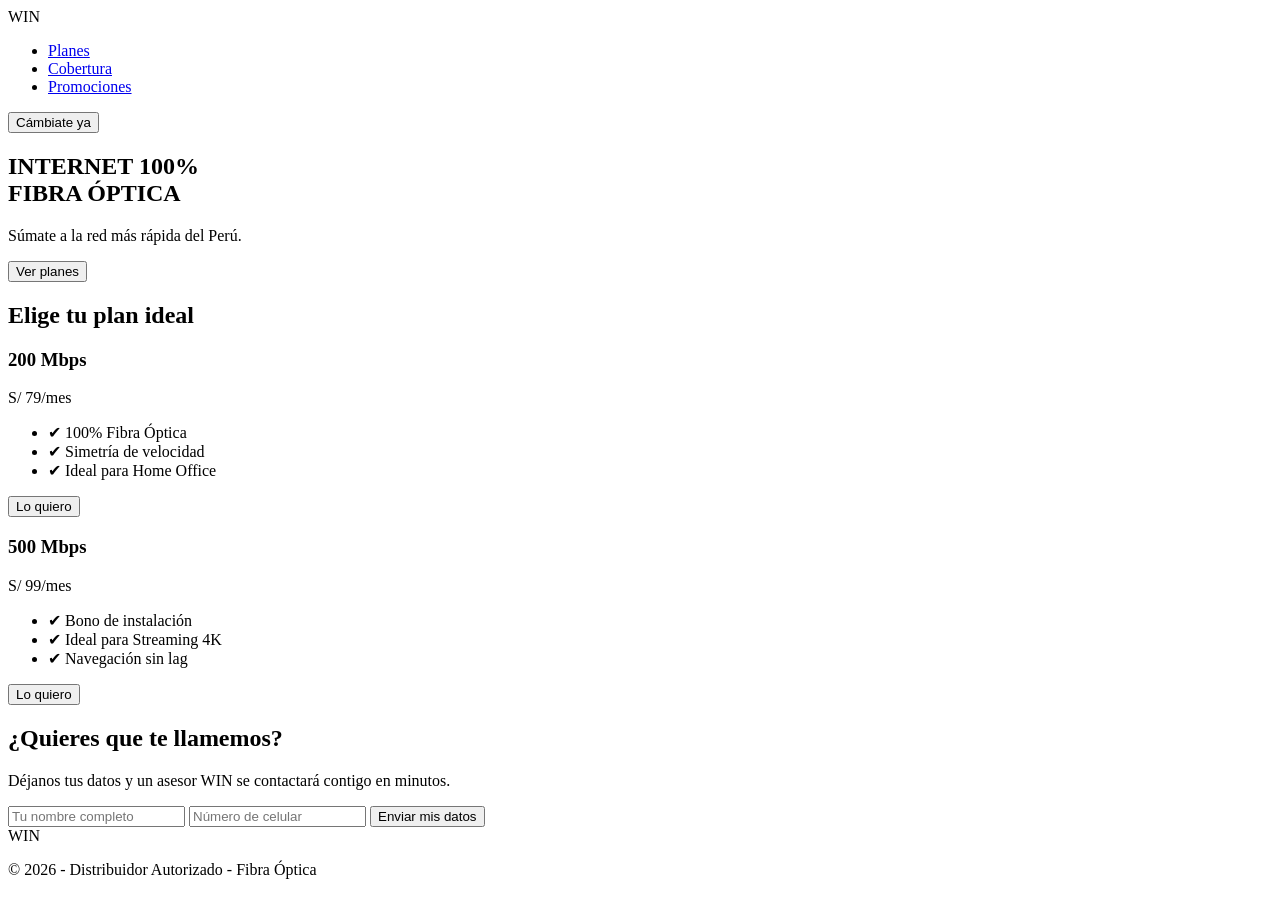
==== win/index.html @ d5401290 "Update index.html" ====
<!DOCTYPE html>
<html lang="es">
<head>
    <meta charset="UTF-8">
    <meta name="viewport" content="width=device-width, initial-scale=1.0">
    <title>Win - ¡El internet de los winners!</title>
    <link rel="stylesheet" href="style.css">
</head>
<body>

    <header>
        <nav>
            <div class="logo">WIN</div>
            <ul>
                <li><a href="#nuestros-planes">Planes</a></li>
                <li><a href="#">Cobertura</a></li>
                <li><a href="#">Promociones</a></li>
            </ul>
            <a href="#contacto"><button class="btn-venta">Cámbiate ya</button></a>
        </nav>
    </header>

    <section class="hero">
        <div class="hero-texto">
            <h1>INTERNET 100% <br> <span>FIBRA ÓPTICA</span></h1>
            <p>Súmate a la red más rápida del Perú.</p>
            <a href="#nuestros-planes"><button class="btn-hero">Ver planes</button></a>
        </div>
    </section>

    <section class="planes" id="nuestros-planes">
        <h2 class="titulo-seccion">Elige tu plan ideal</h2>
        <div class="contenedor-cards">
            <div class="card">
                <h3>200 Mbps</h3>
                <p class="precio">S/ 79<span>/mes</span></p>
                <ul class="beneficios">
                    <li>✔ 100% Fibra Óptica</li>
                    <li>✔ Simetría de velocidad</li>
                    <li>✔ Ideal para Home Office</li>
                </ul>
                <button class="btn-venta">Lo quiero</button>
            </div>
            <div class="card">
                <h3>500 Mbps</h3>
                <p class="precio">S/ 99<span>/mes</span></p>
                <ul class="beneficios">
                    <li>✔ Bono de instalación</li>
                    <li>✔ Ideal para Streaming 4K</li>
                    <li>✔ Navegación sin lag</li>
                </ul>
                <button class="btn-venta">Lo quiero</button>
            </div>
        </div>
    </section>

    <section class="contacto" id="contacto">
        <h2>¿Quieres que te llamemos?</h2>
        <p>Déjanos tus datos y un asesor WIN se contactará contigo en minutos.</p>
        <form class="formulario">
            <input type="text" placeholder="Tu nombre completo" required>
            <input type="tel" placeholder="Número de celular" required>
            <button type="submit" class="btn-venta">Enviar mis datos</button>
        </form>
    </section>

    <footer class="pie-pagina">
        <div class="logo">WIN</div>
        <p>© 2026 - Distribuidor Autorizado - Fibra Óptica</p>
    </footer>

</body>
</html>
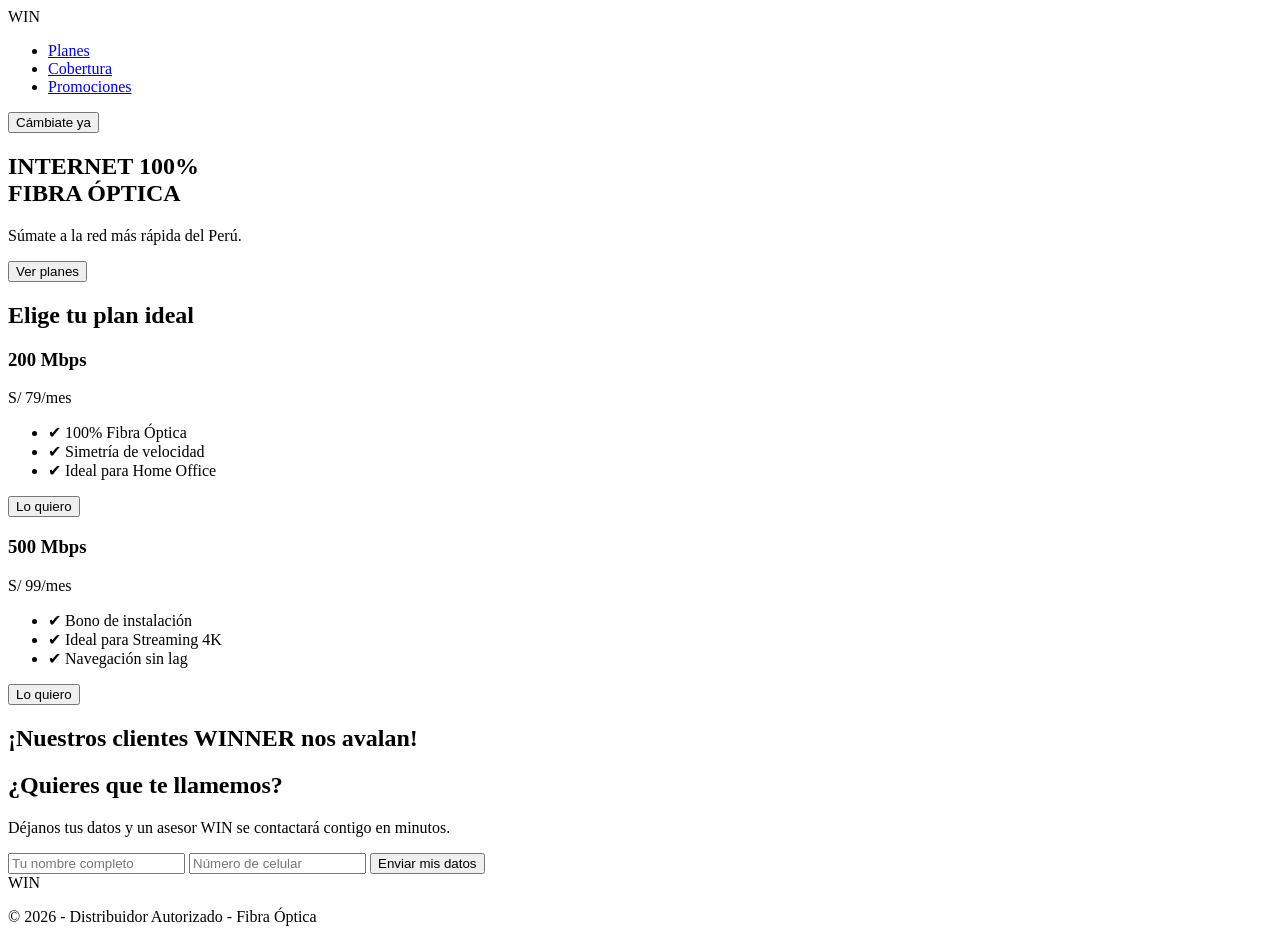
==== commit d7a5e29e: "avance clientes 1" ====
--- a/win/index.html
+++ b/win/index.html
@@ -54,6 +54,21 @@
         </div>
     </section>
 
+    <!-- Fernando Chapoñan was here lmao -->
+    <section class="clientes" id="clientes">
+        <h2> ¡Nuestros clientes WINNER nos avalan!</h2>
+        <div class="contenedor-cliente">
+            <div class="cliente1">
+                <h3></h3>
+
+            </div>
+
+        </div>
+
+
+
+    </section>
+
     <section class="contacto" id="contacto">
         <h2>¿Quieres que te llamemos?</h2>
         <p>Déjanos tus datos y un asesor WIN se contactará contigo en minutos.</p>
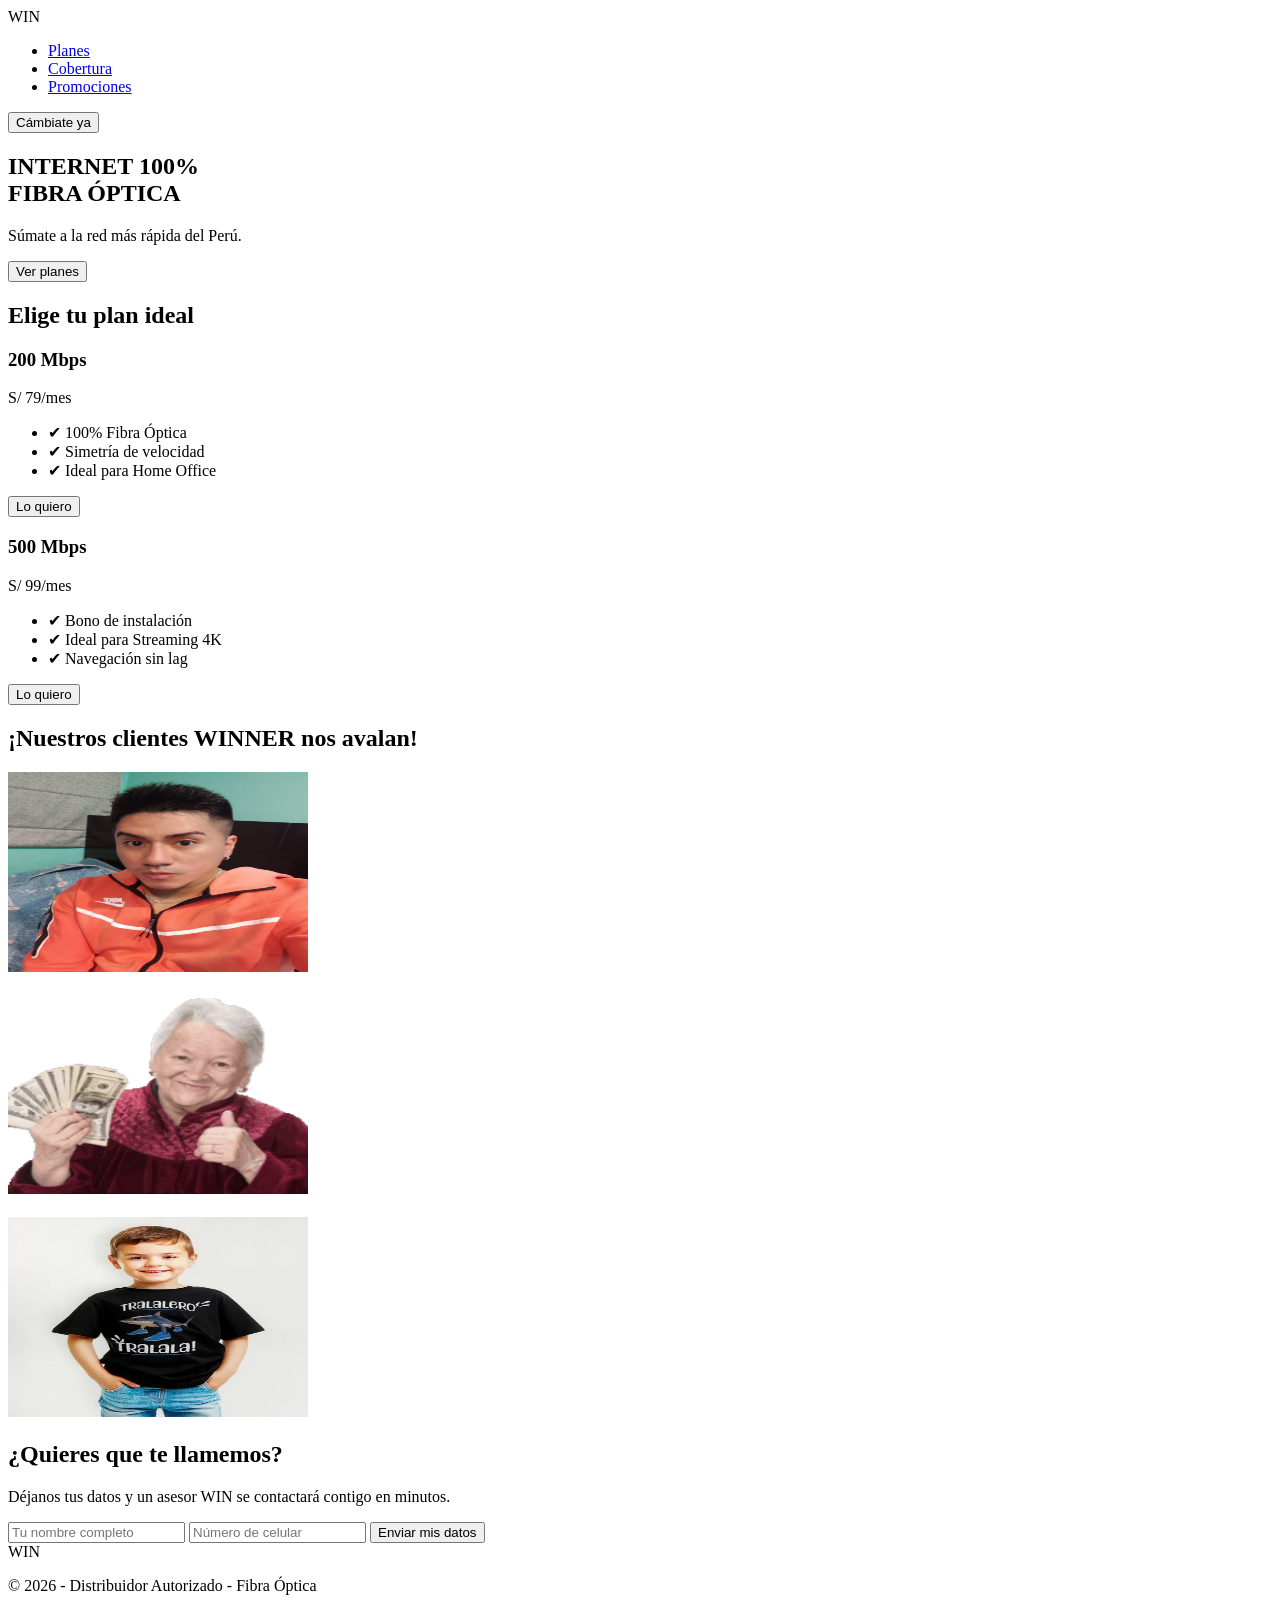
==== commit 2e4e5de8: "avance clientes 2" ====
--- a/win/index.html
+++ b/win/index.html
@@ -59,6 +59,22 @@
         <h2> ¡Nuestros clientes WINNER nos avalan!</h2>
         <div class="contenedor-cliente">
             <div class="cliente1">
+                <img src="image.png" width="300" height="200" alt="Texto alternativo">
+
+                <h3></h3>
+
+            </div>
+
+            <div class="cliente1">
+                <img src="abuelita.gif" width="300" height="200" alt="Texto alternativo">
+
+                <h3></h3>
+
+            </div>
+
+            <div class="cliente1">
+                <img src="niñotralalero.webp" width="300" height="200" alt="Texto alternativo">
+
                 <h3></h3>
 
             </div>
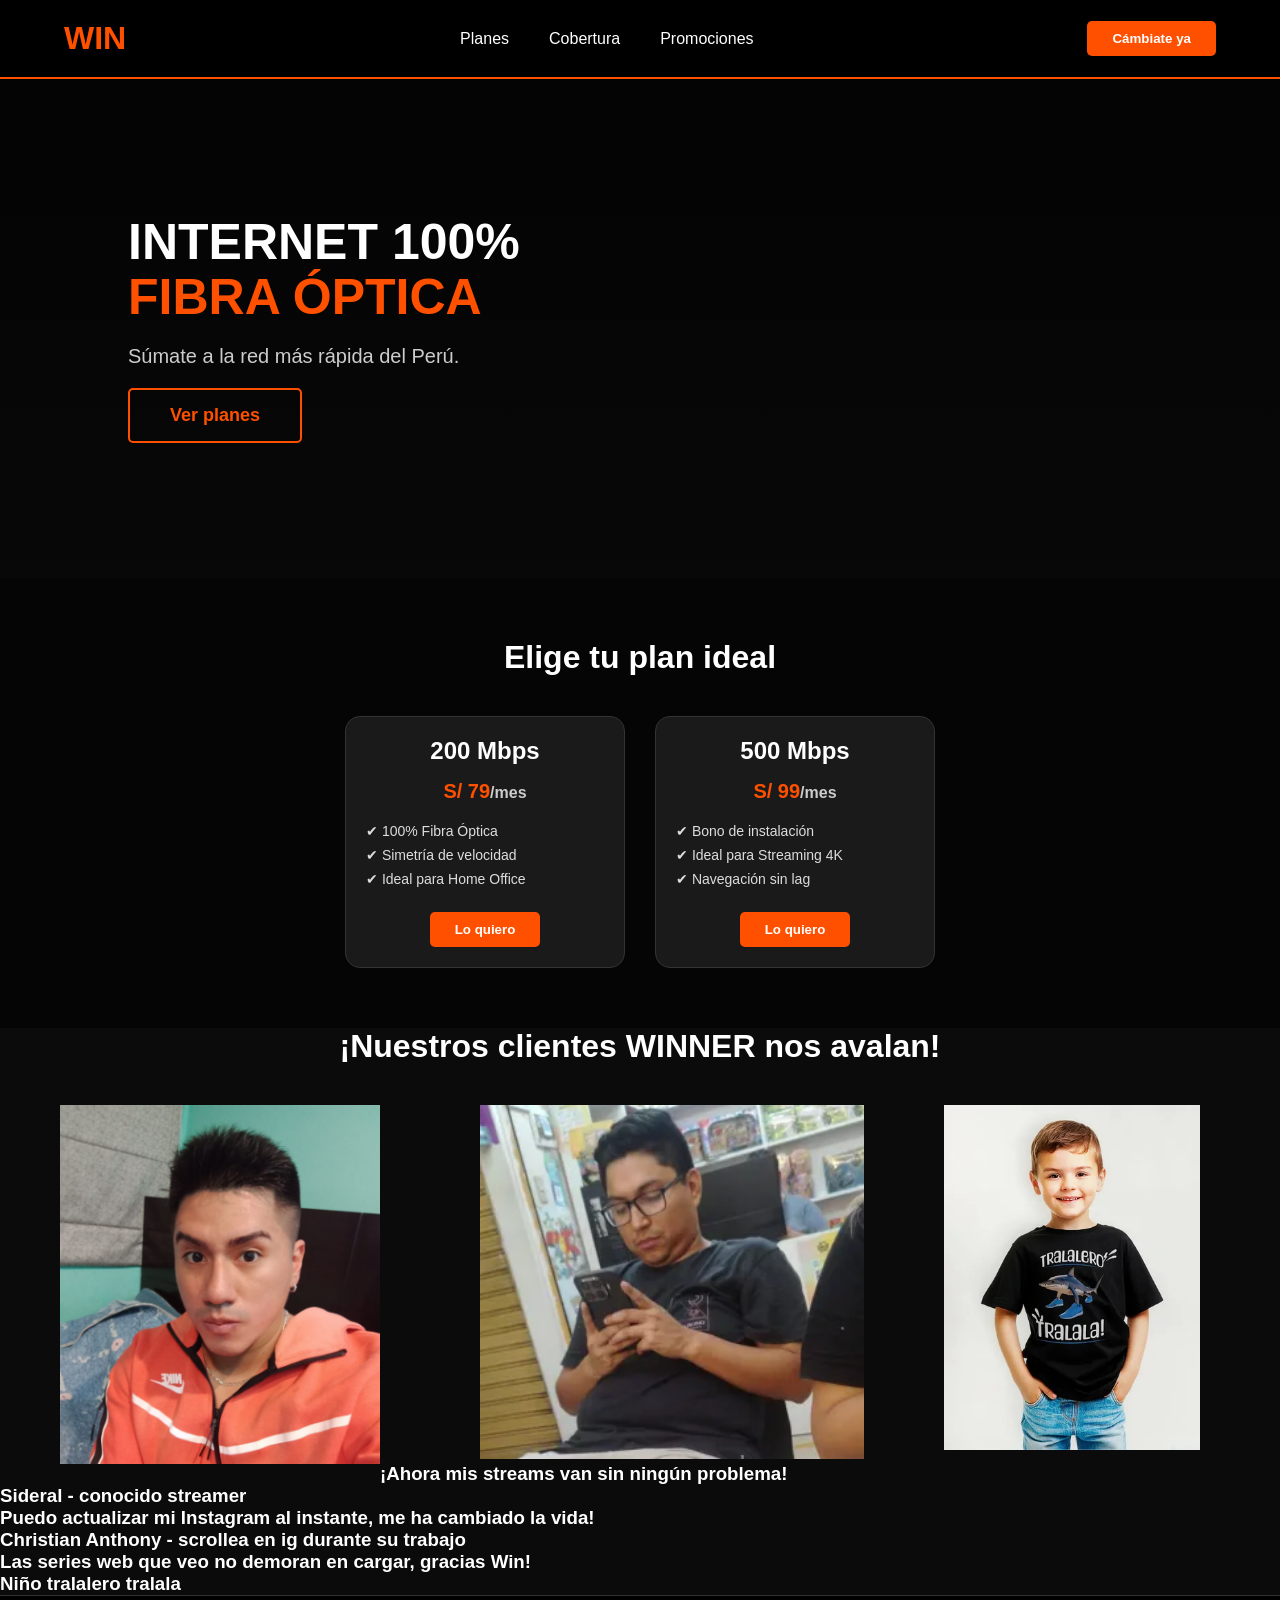
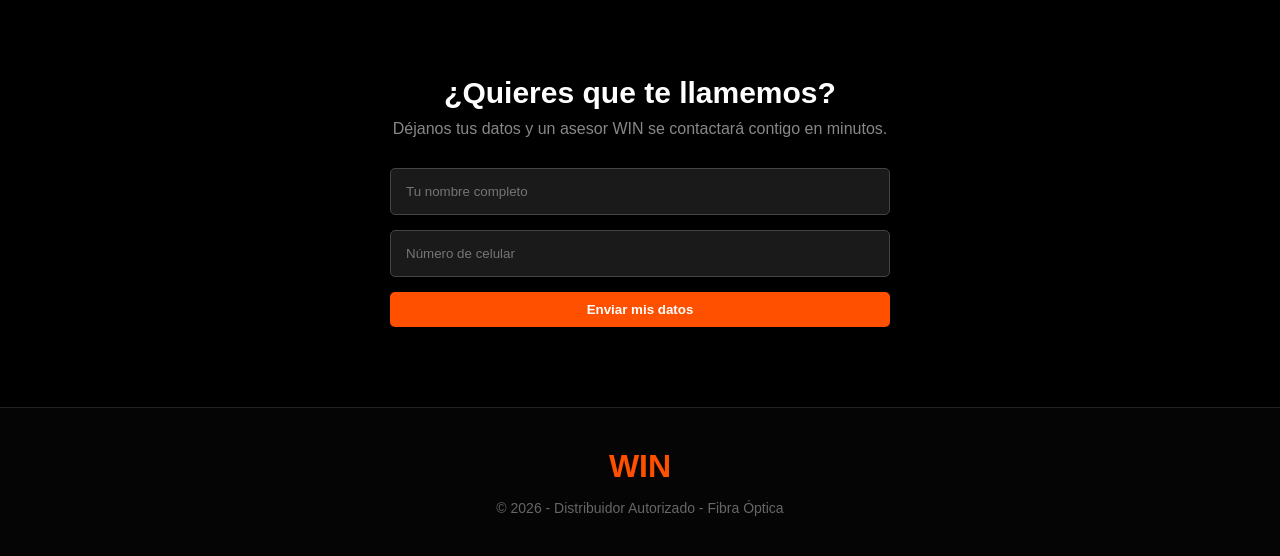
==== commit 8ff2ce4d: "avance clientes3" ====
--- a/win/index.html
+++ b/win/index.html
@@ -56,28 +56,34 @@
 
     <!-- Fernando Chapoñan was here lmao -->
     <section class="clientes" id="clientes">
-        <h2> ¡Nuestros clientes WINNER nos avalan!</h2>
+        <h2 class="titulo-seccion"> ¡Nuestros clientes WINNER nos avalan!</h2>
         <div class="contenedor-cliente">
-            <div class="cliente1">
-                <img src="image.png" width="300" height="200" alt="Texto alternativo">
+            
+                <img  src="cliente1.PNG" style="width: 25%; height: auto;float: left; margin-left: 60px;" alt="" >
+                <img class="cliente" src="cliente2.PNG" style="width: 30%; height: auto;float: center; margin-left: 100px;" alt="">
+                <img class="cliente" src="niñotralalero.webp" style="width: 20%; height: auto;float: right; margin-right: 80px;" alt="">
 
-                <h3></h3>
 
-            </div>
+                <h3>¡Ahora mis streams van sin ningún problema!</h3>
+                <h3>Sideral - conocido streamer</h3>
 
-            <div class="cliente1">
-                <img src="abuelita.gif" width="300" height="200" alt="Texto alternativo">
+           
 
-                <h3></h3>
+            
+                
 
-            </div>
+                <h3>Puedo actualizar mi Instagram al instante, me ha cambiado la vida!</h3>
+                <h3>Christian Anthony - scrollea en ig durante su trabajo</h3>
 
-            <div class="cliente1">
-                <img src="niñotralalero.webp" width="300" height="200" alt="Texto alternativo">
+           
 
-                <h3></h3>
+            
+                
 
-            </div>
+                <h3>Las series web que veo no demoran en cargar, gracias Win!</h3>
+                <h3>Niño tralalero tralala</h3>
+
+            
 
         </div>
 
--- a/win/style.css
+++ b/win/style.css
@@ -0,0 +1,231 @@
+* {
+    margin: 0;
+    padding: 0;
+    box-sizing: border-box;
+}
+
+body {
+    background-color: #0b0b0b;
+    color: white;
+    font-family: 'Segoe UI', sans-serif;
+}
+
+header {
+    background-color: #000;
+    padding: 20px 5%;
+    border-bottom: 2px solid #ff5000;
+}
+
+nav {
+    display: flex;
+    justify-content: space-between;
+    align-items: center;
+}
+
+.logo {
+    color: #ff5000;
+    font-size: 32px;
+    font-weight: bold;
+}
+
+nav ul {
+    display: flex;
+    list-style: none;
+}
+
+nav ul li {
+    margin: 0 20px;
+}
+
+nav ul li a {
+    color: white;
+    text-decoration: none;
+    font-weight: 500;
+}
+
+.btn-venta {
+    background-color: #ff5000;
+    color: white;
+    border: none;
+    padding: 10px 25px;
+    border-radius: 5px;
+    font-weight: bold;
+    cursor: pointer;
+    transition: 0.3s;
+}
+
+.btn-venta:hover {
+    background-color: #ff7033;
+    box-shadow: 0 0 15px #ff5000;
+}
+
+.hero {
+    height: 500px;
+    display: flex;
+    align-items: center;
+    padding: 0 10%;
+    background-color: #0b0b0b;
+    background-image: linear-gradient(rgba(0,0,0,0.7), rgba(0,0,0,0.3)), url('win.jpg');
+    background-size: cover;
+    background-position: center;
+}
+
+.hero-texto h1 {
+    font-size: 50px;
+    color: white;
+    line-height: 1.1;
+}
+
+.hero-texto span {
+    color: #ff5000;
+}
+
+.hero-texto p {
+    color: #ccc;
+    font-size: 20px;
+    margin: 20px 0;
+}
+
+.btn-hero {
+    background-color: transparent;
+    color: #ff5000;
+    border: 2px solid #ff5000;
+    padding: 15px 40px;
+    font-weight: bold;
+    font-size: 18px;
+    border-radius: 5px;
+    cursor: pointer;
+    transition: 0.3s;
+}
+
+.btn-hero:hover {
+    background-color: #ff5000;
+    color: white;
+}.planes {
+    padding: 60px 10%;
+    background-color: #050505;
+    text-align: center;
+}
+
+.titulo-seccion {
+    font-size: 32px;
+    margin-bottom: 40px;
+    color: white;
+    text-align: center
+}
+
+.contenedor-cards {
+    display: flex;
+    justify-content: center;
+    gap: 30px; /* Espacio entre tarjetas */
+    flex-wrap: wrap; /* Para que si no caben, bajen a la siguiente fila */
+}
+
+.card {
+    background-color: #1a1a1a;
+    border: 1px solid #333;
+    padding: 20px;
+    border-radius: 15px;
+    width: 280px;
+    transition: 0.3s;
+}
+
+.card:hover {
+    border-color: #ff5000;
+    transform: translateY(-10px); /* Sube un poquito al pasar el mouse */
+}
+
+.card img {
+    width: 100%; /* La imagen se ajusta al ancho de la tarjeta */
+    border-radius: 10px;
+    margin-bottom: 15px;
+}
+
+.card h3 {
+    font-size: 24px;
+    margin-bottom: 10px;
+}
+
+.card p {
+    font-size: 20px;
+    color: #ff5000;
+    font-weight: bold;
+    margin-bottom: 20px;
+}
+.precio {
+    font-size: 35px;
+    color: #ff5000;
+    margin: 15px 0;
+}
+
+.precio span {
+    font-size: 16px;
+    color: #ccc;
+}
+
+.beneficios {
+    list-style: none;
+    text-align: left;
+    margin-bottom: 25px;
+    color: #ddd;
+    font-size: 14px;
+}
+
+.beneficios li {
+    margin-bottom: 8px;
+}
+.contacto {
+    padding: 80px 10%;
+    background-color: #000;
+    text-align: center;
+    border-top: 1px solid #333;
+}
+
+.contacto h2 {
+    font-size: 30px;
+    margin-bottom: 10px;
+}
+
+.contacto p {
+    color: #888;
+    margin-bottom: 30px;
+}
+
+.formulario {
+    max-width: 500px;
+    margin: 0 auto;
+    display: flex;
+    flex-direction: column;
+    gap: 15px;
+}
+
+.formulario input {
+    padding: 15px;
+    background-color: #1a1a1a;
+    border: 1px solid #444;
+    color: white;
+    border-radius: 5px;
+    outline: none;
+}
+
+.formulario input:focus {
+    border-color: #ff5000;
+}
+
+.pie-pagina {
+    padding: 40px;
+    background-color: #050505;
+    text-align: center;
+    border-top: 1px solid #222;
+}
+
+.pie-pagina p {
+    color: #666;
+    margin-top: 15px;
+    font-size: 14px;
+}
+
+.contenedor-cliente p{
+    justify-content: center;
+    display: flex;
+}
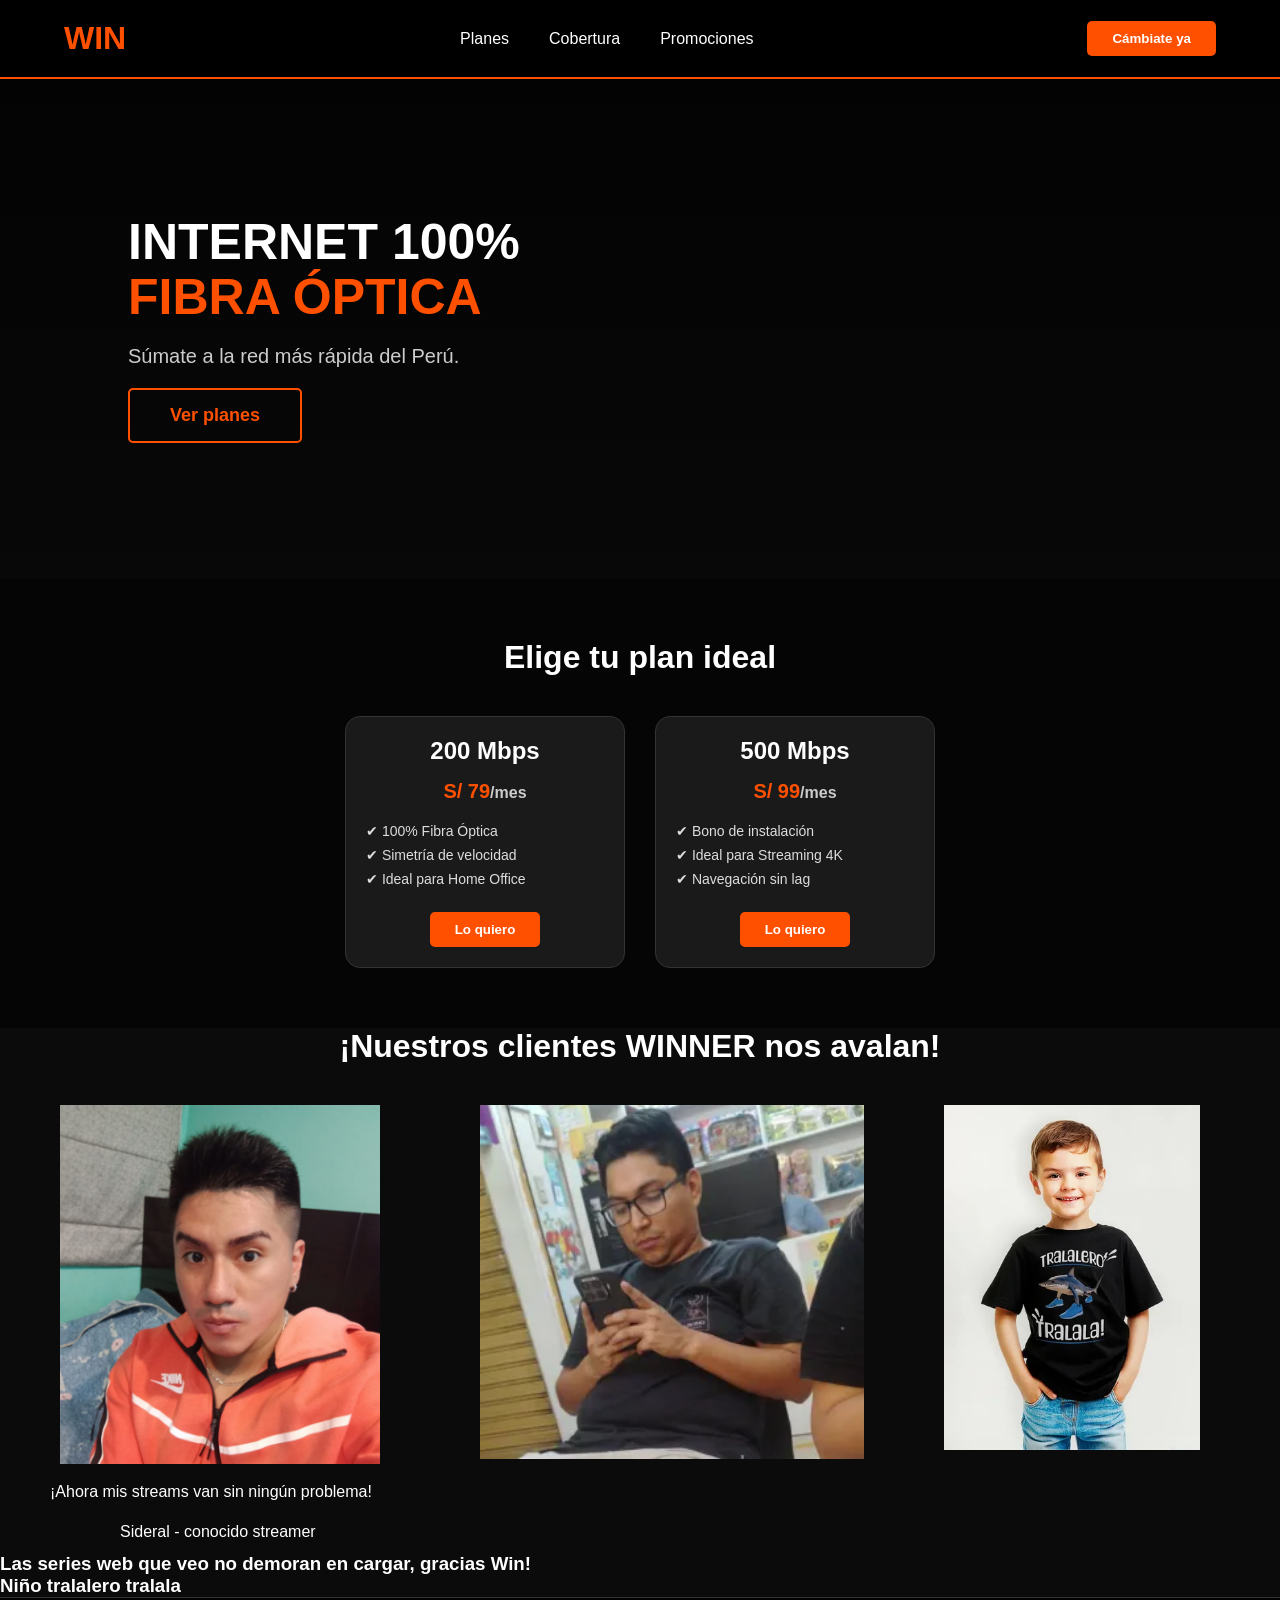
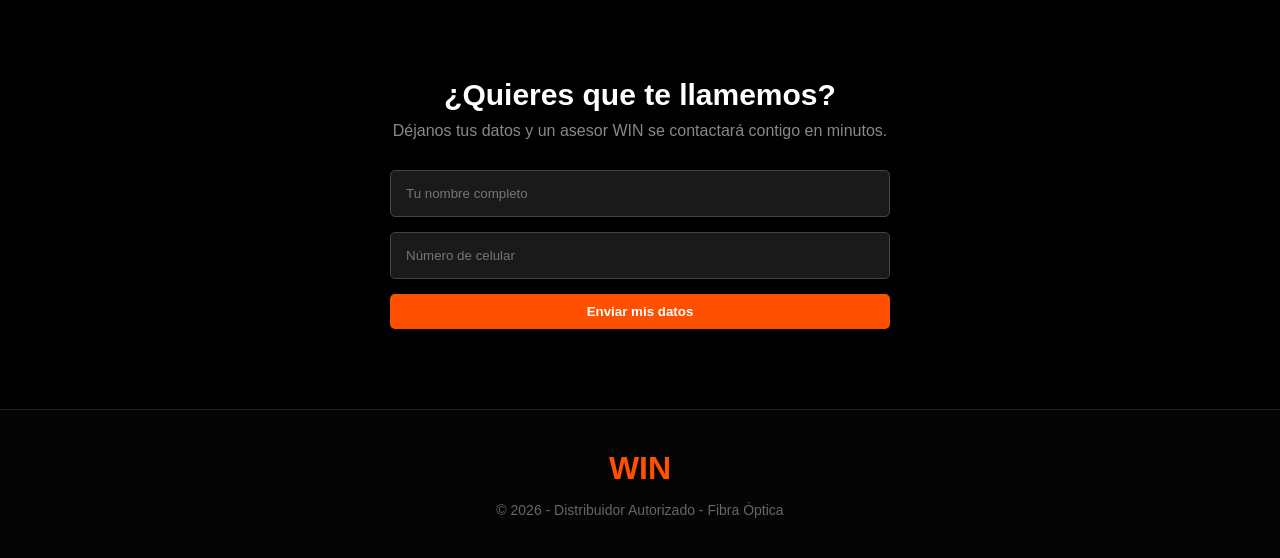
==== commit 20a9ebff: "alineacion imagenes texto clientes" ====
--- a/win/index.html
+++ b/win/index.html
@@ -63,17 +63,22 @@
                 <img class="cliente" src="cliente2.PNG" style="width: 30%; height: auto;float: center; margin-left: 100px;" alt="">
                 <img class="cliente" src="niñotralalero.webp" style="width: 20%; height: auto;float: right; margin-right: 80px;" alt="">
 
+                <div style="position: relative; height: 40px;">
+                    <p style="position: absolute; top: 20px; left: 50px;">
+                    ¡Ahora mis streams van sin ningún problema! </p>
+                </div>
 
-                <h3>¡Ahora mis streams van sin ningún problema!</h3>
-                <h3>Sideral - conocido streamer</h3>
+                 <div style="position: relative; height: 50px;">
+                    <p style="position: absolute; top: 20px; left: 120px;">
+                     Sideral - conocido streamer </p>
+                </div>
+                
 
            
 
             
                 
 
-                <h3>Puedo actualizar mi Instagram al instante, me ha cambiado la vida!</h3>
-                <h3>Christian Anthony - scrollea en ig durante su trabajo</h3>
 
            
 
--- a/win/style.css
+++ b/win/style.css
@@ -229,3 +229,8 @@
     justify-content: center;
     display: flex;
 }
+
+.cliente1 p{
+
+    position: relative; height: 120px;
+}
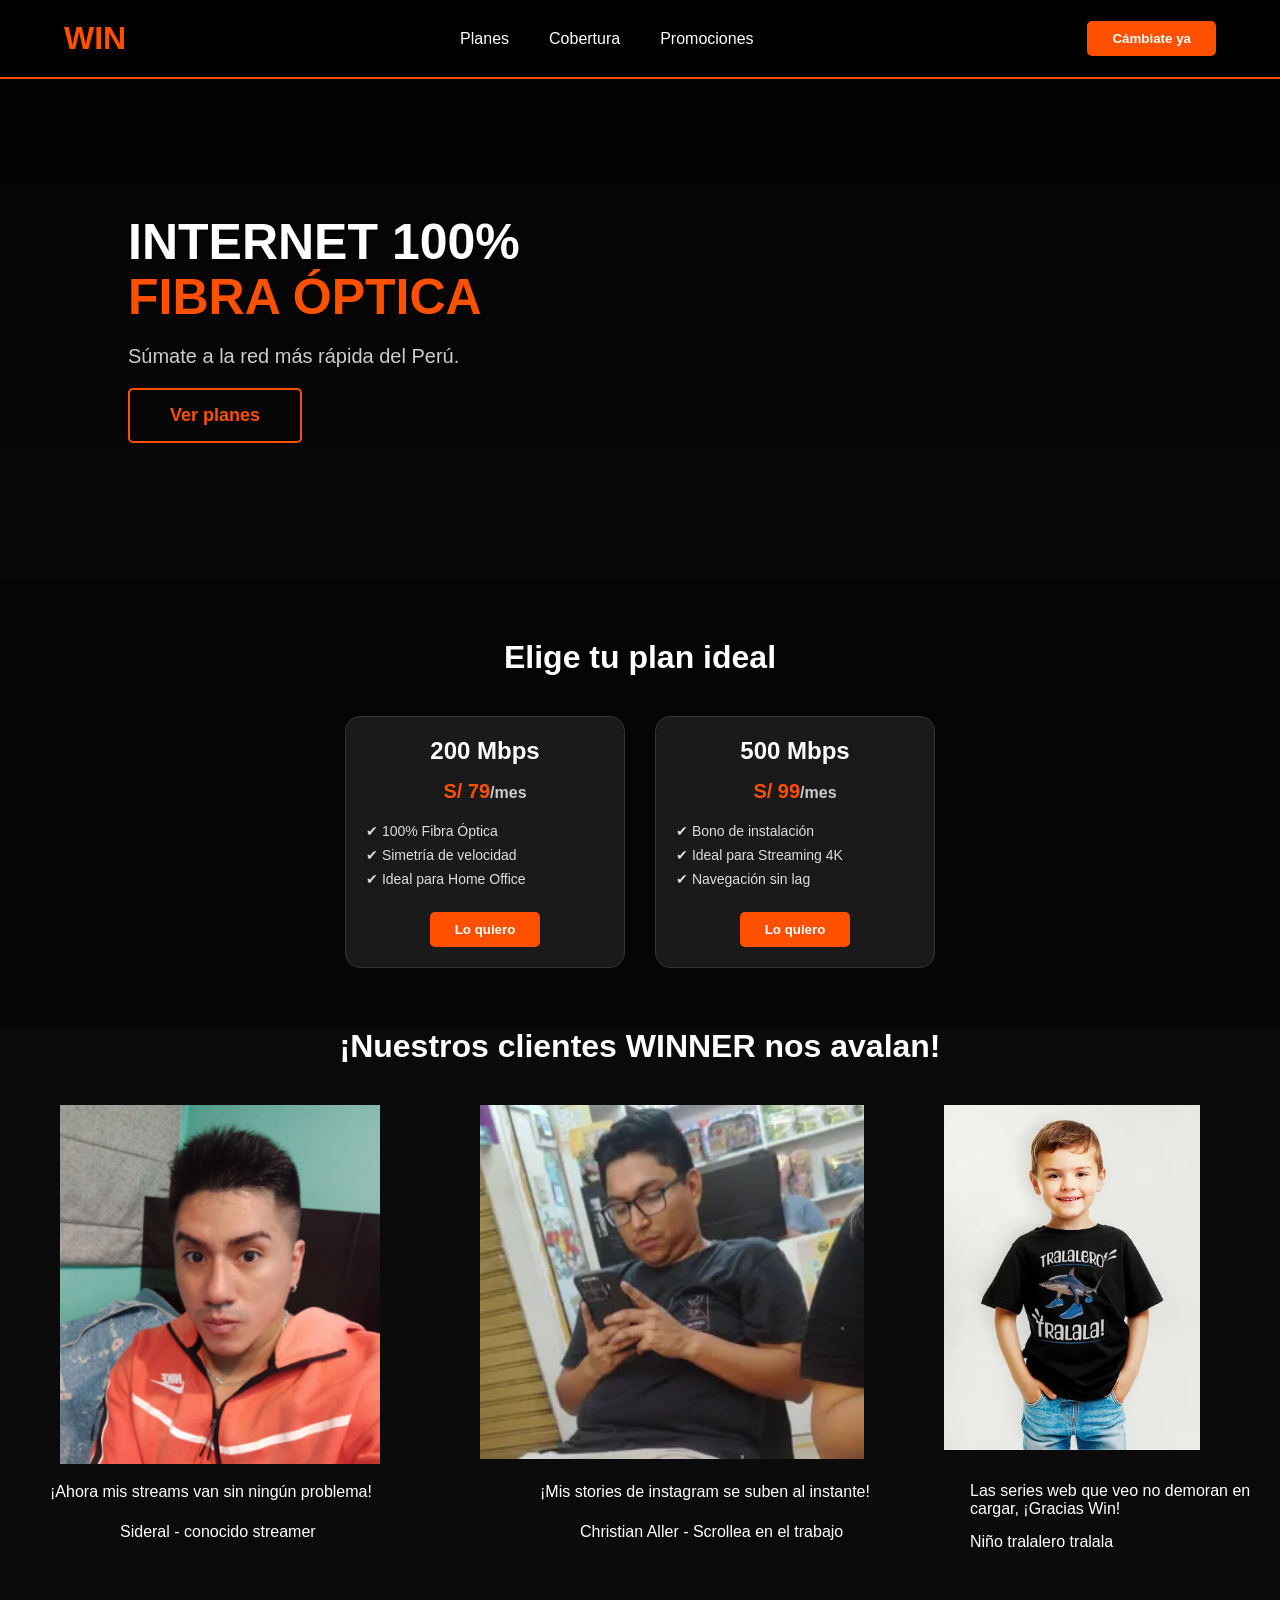
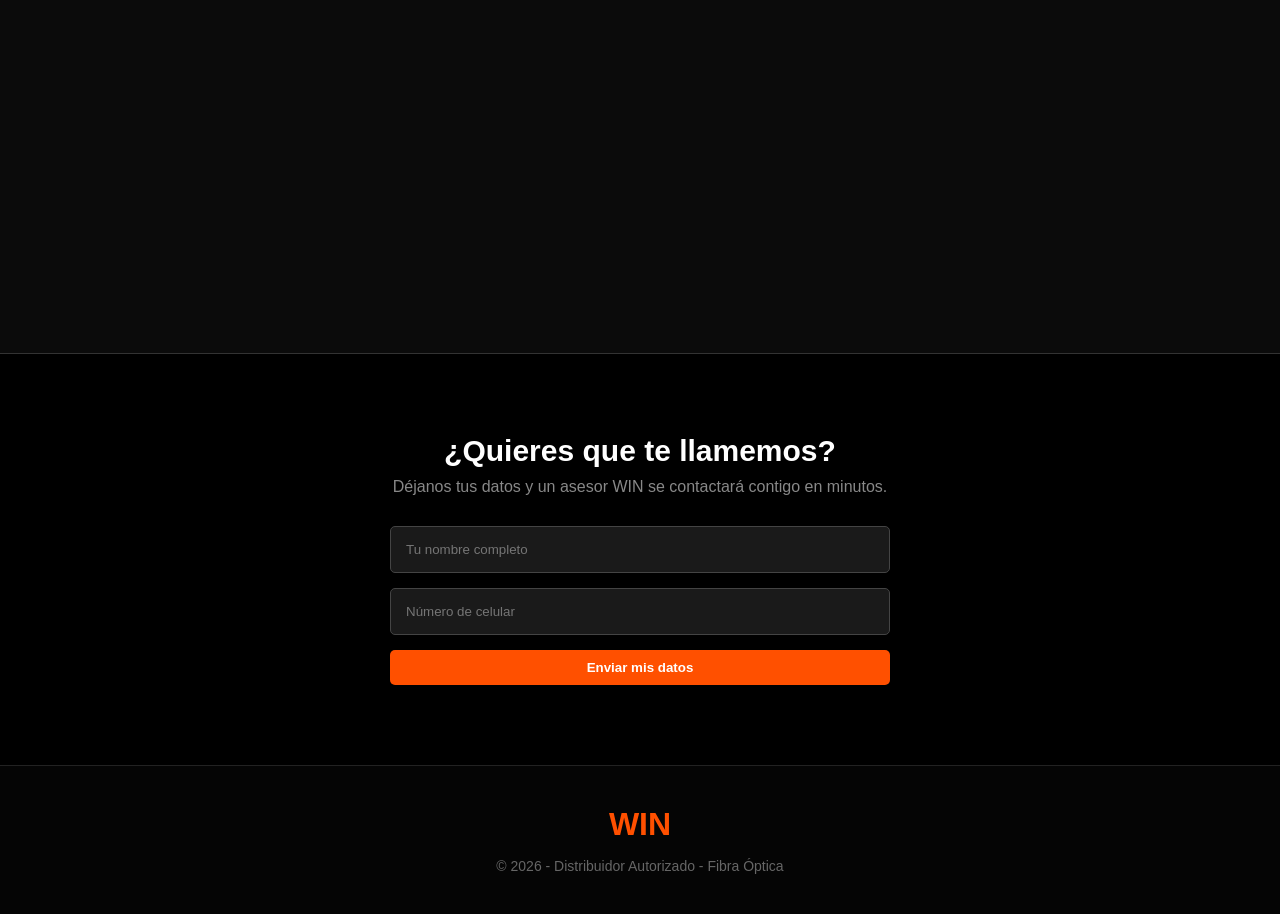
==== commit b5f57209: "posicion de texto" ====
--- a/win/index.html
+++ b/win/index.html
@@ -73,20 +73,26 @@
                      Sideral - conocido streamer </p>
                 </div>
                 
+               <div style="position: relative; height: 100px;">
+                    <p style="position: absolute; top: -70px; left: 540px;">
+                    ¡Mis stories de instagram se suben al instante! </p>
+                </div>
+           
+                <div style="position: relative; height: 100px;">
+                    <p style="position: absolute; top: -130px; left: 580px;">
+                    Christian Aller - Scrollea en el trabajo </p>
+                </div>
 
-           
+                  <div style="position: relative; height: 100px;">
+                    <p style="position: absolute; top: -271px; left: 970px;">
+                    Las series web que veo no demoran en cargar, ¡Gracias Win! </p>
+                </div>
 
-            
-                
+                   <div style="position: relative; height: 100px;">
+                    <p style="position: absolute; top: -320px; left: 970px;">
+                    Niño tralalero tralala </p>
+                </div>
 
-
-           
-
-            
-                
-
-                <h3>Las series web que veo no demoran en cargar, gracias Win!</h3>
-                <h3>Niño tralalero tralala</h3>
 
             
 
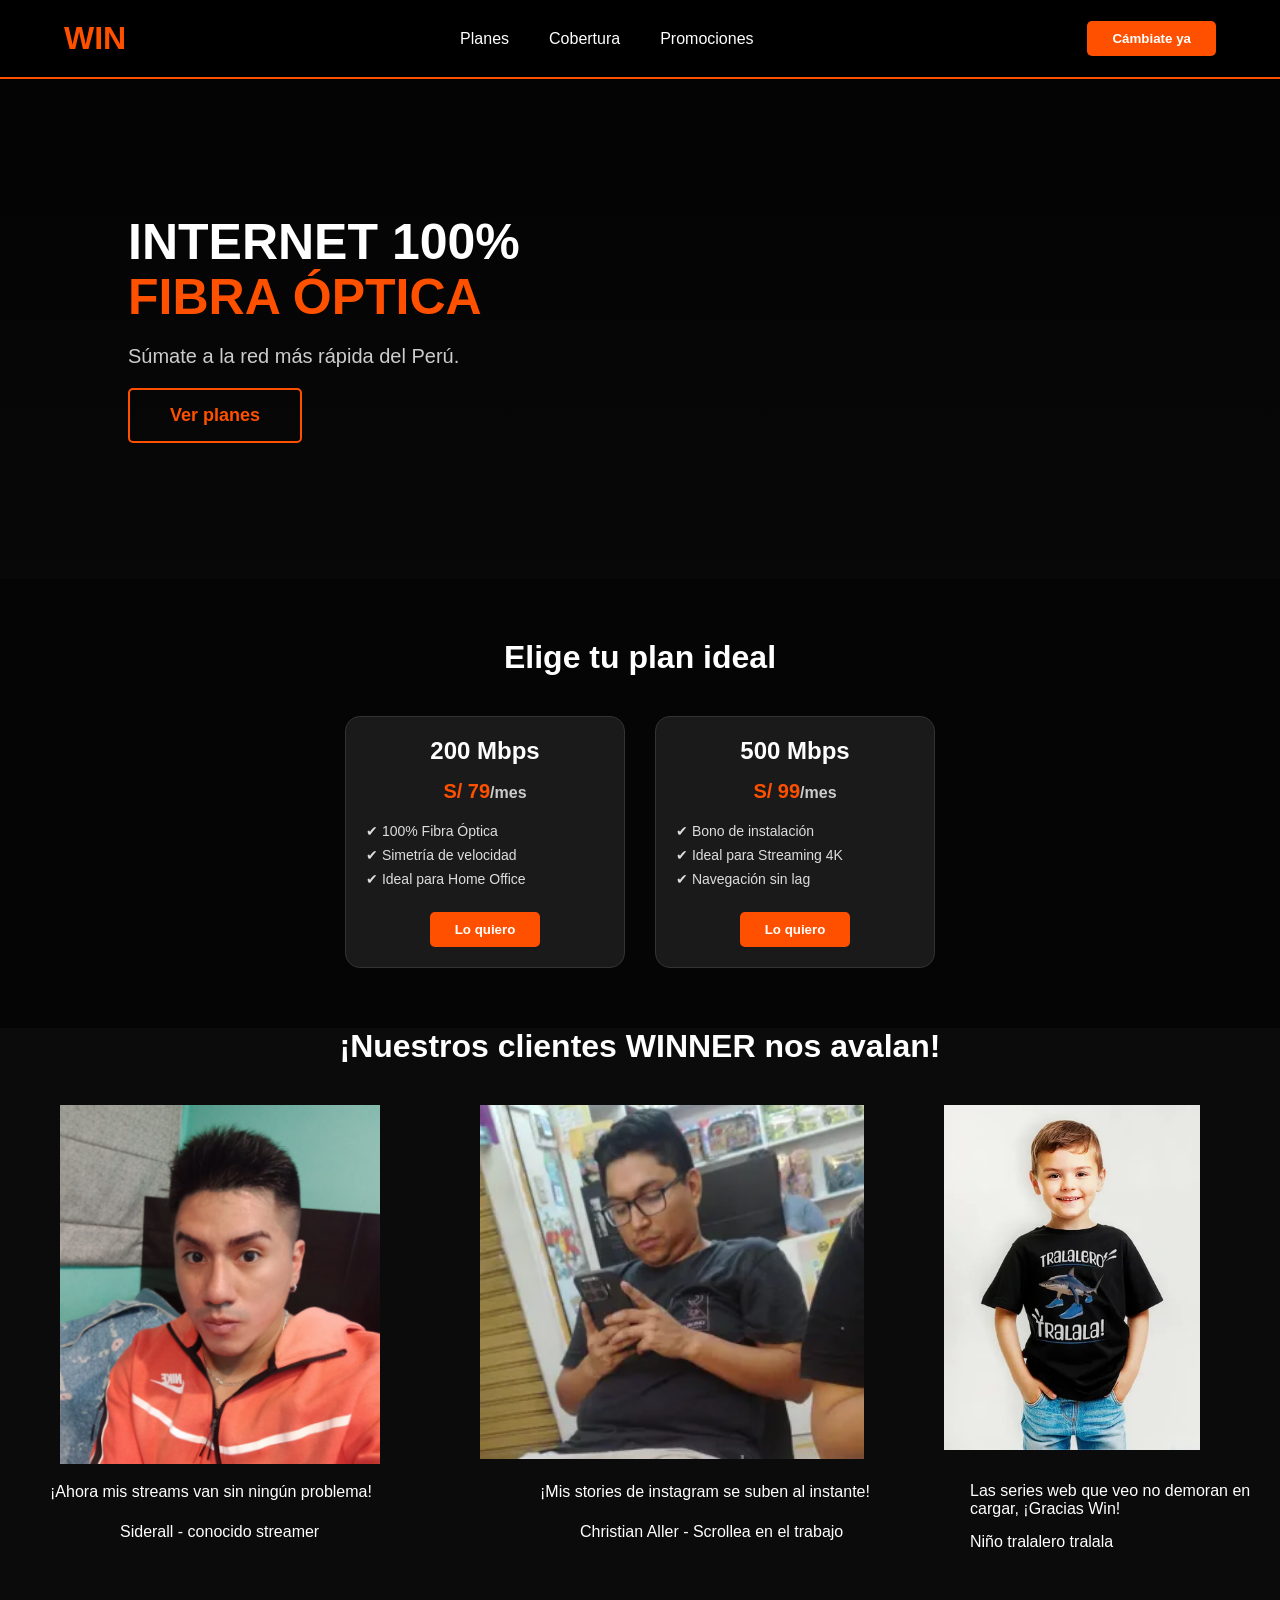
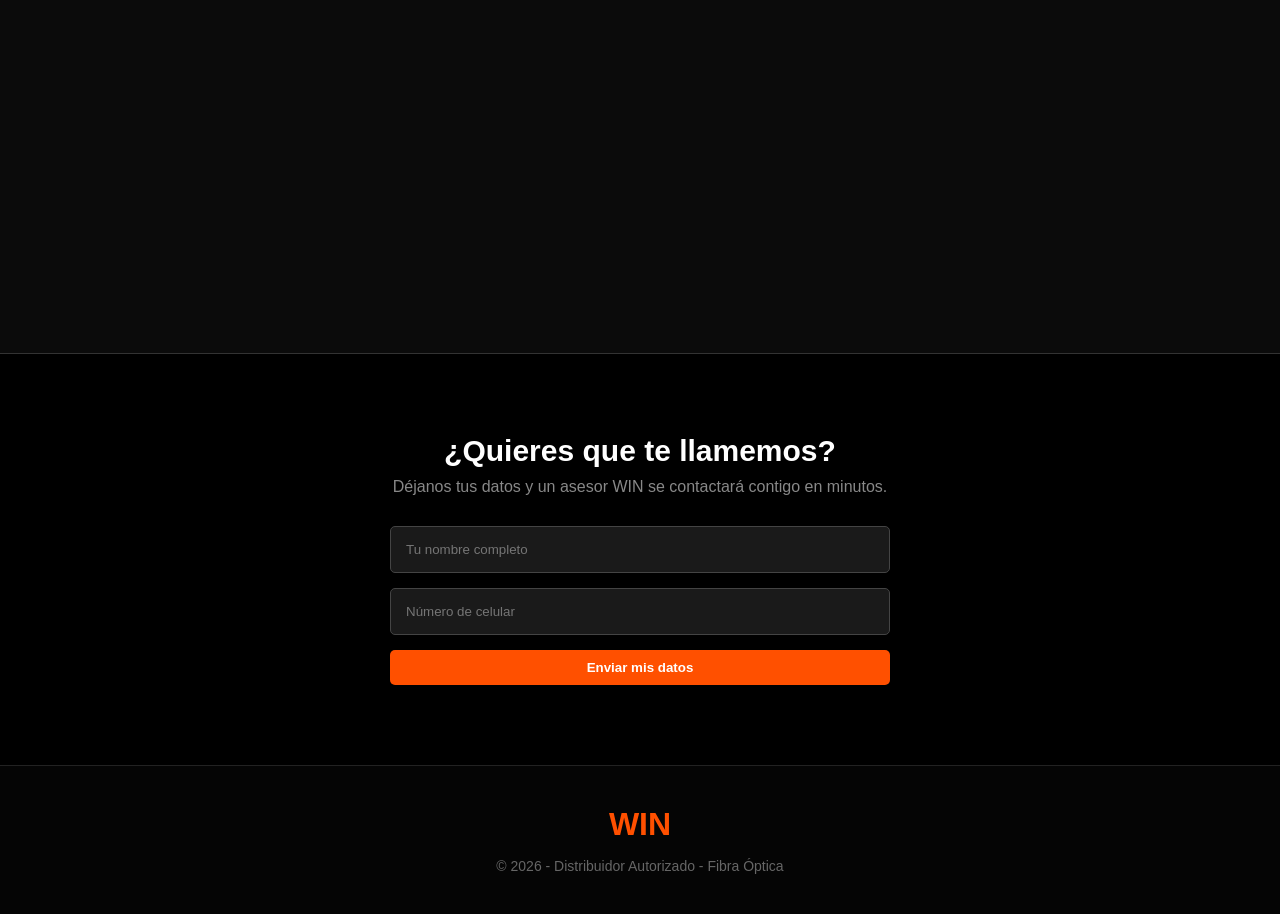
==== commit c953c292: "Update index.html" ====
--- a/win/index.html
+++ b/win/index.html
@@ -57,11 +57,11 @@
     <!-- Fernando Chapoñan was here lmao -->
     <section class="clientes" id="clientes">
         <h2 class="titulo-seccion"> ¡Nuestros clientes WINNER nos avalan!</h2>
-        <div class="contenedor-cliente">
+        <div class="contenedor-cliente" style="margin-bottom: 0px;padding-bottom: 0px;">
             
-                <img  src="cliente1.PNG" style="width: 25%; height: auto;float: left; margin-left: 60px;" alt="" >
-                <img class="cliente" src="cliente2.PNG" style="width: 30%; height: auto;float: center; margin-left: 100px;" alt="">
-                <img class="cliente" src="niñotralalero.webp" style="width: 20%; height: auto;float: right; margin-right: 80px;" alt="">
+                <img  src="cliente1.PNG" style="width: 25%; height: 25%;float: left; margin-left: 60px;" alt="" >
+                <img class="cliente" src="cliente2.PNG" style="width: 30%; height: 30%;float: center; margin-left: 100px;" alt="">
+                <img class="cliente" src="niñotralalero.webp" style="width: 20%; height: 20%;float: right; margin-right: 80px;" alt="">
 
                 <div style="position: relative; height: 40px;">
                     <p style="position: absolute; top: 20px; left: 50px;">
@@ -70,7 +70,7 @@
 
                  <div style="position: relative; height: 50px;">
                     <p style="position: absolute; top: 20px; left: 120px;">
-                     Sideral - conocido streamer </p>
+                     Siderall - conocido streamer </p>
                 </div>
                 
                <div style="position: relative; height: 100px;">
@@ -93,11 +93,7 @@
                     Niño tralalero tralala </p>
                 </div>
 
-
-            
-
         </div>
-
 
 
     </section>
